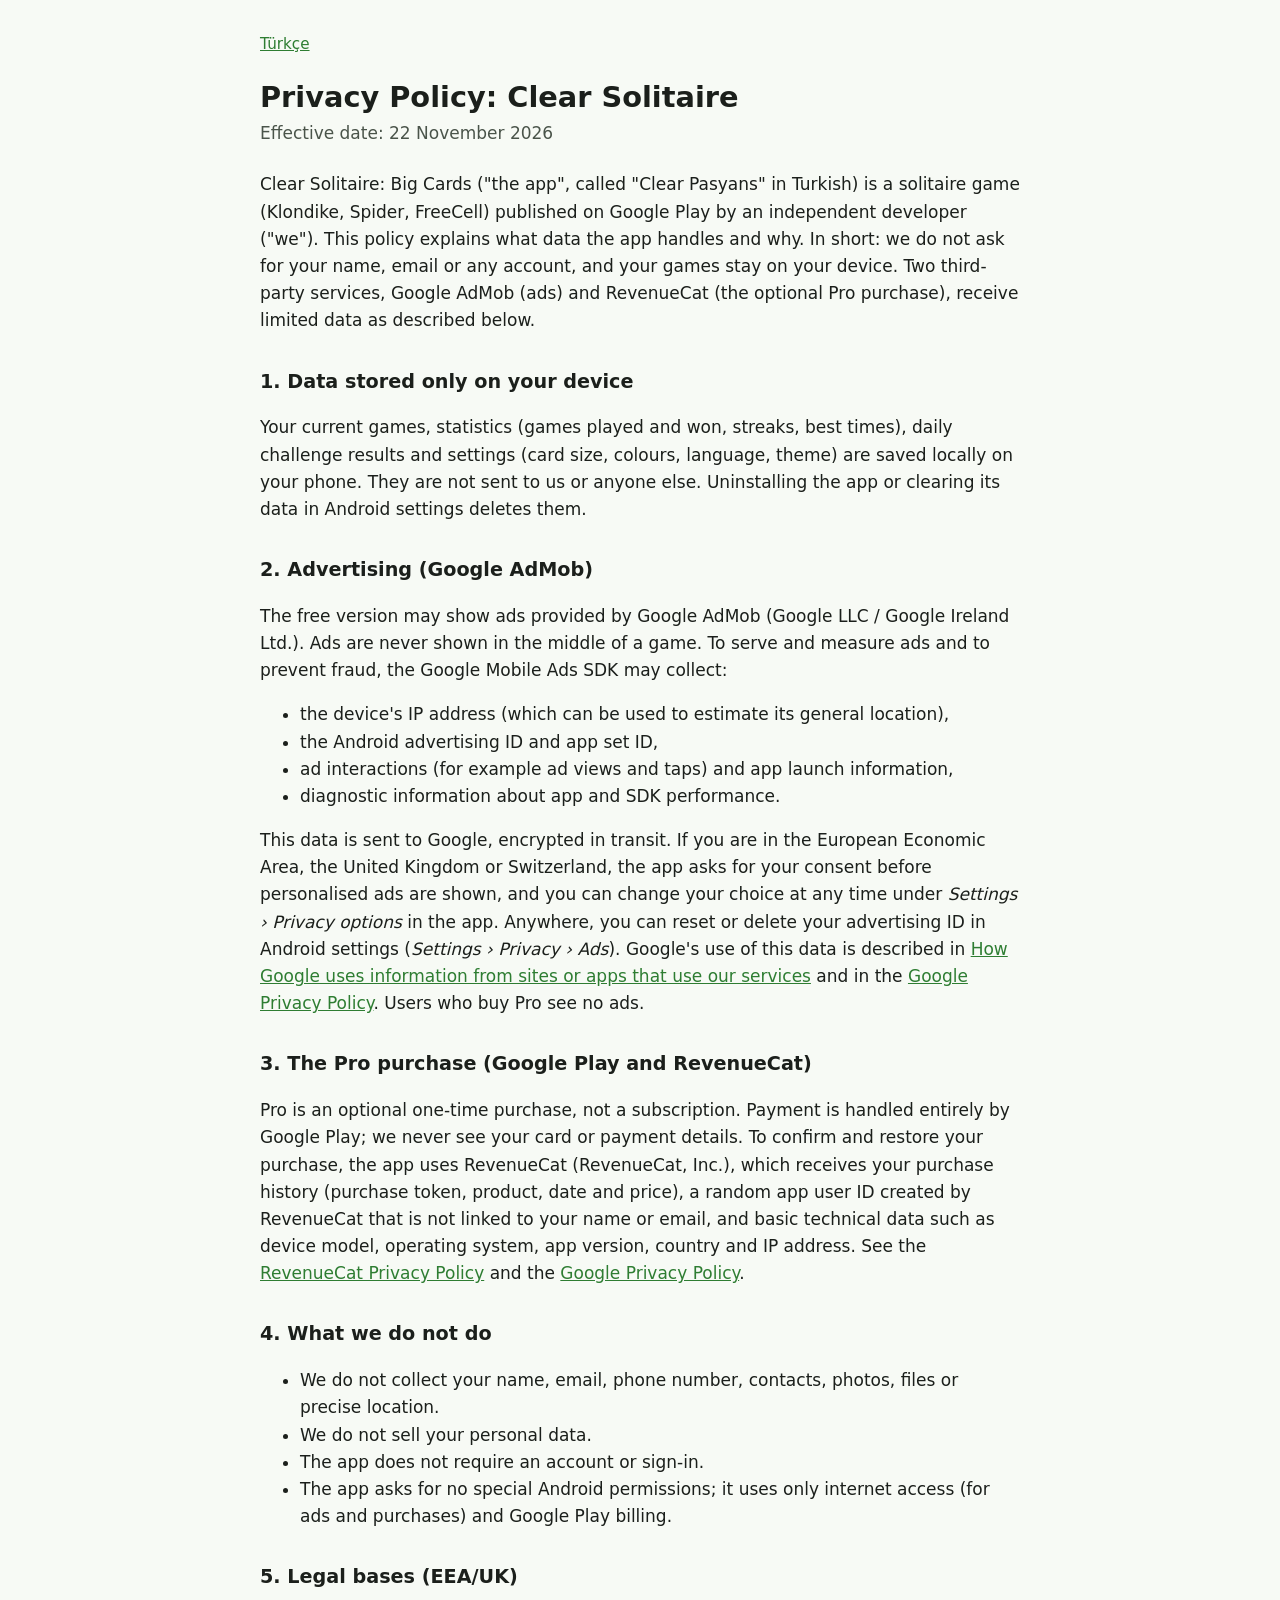
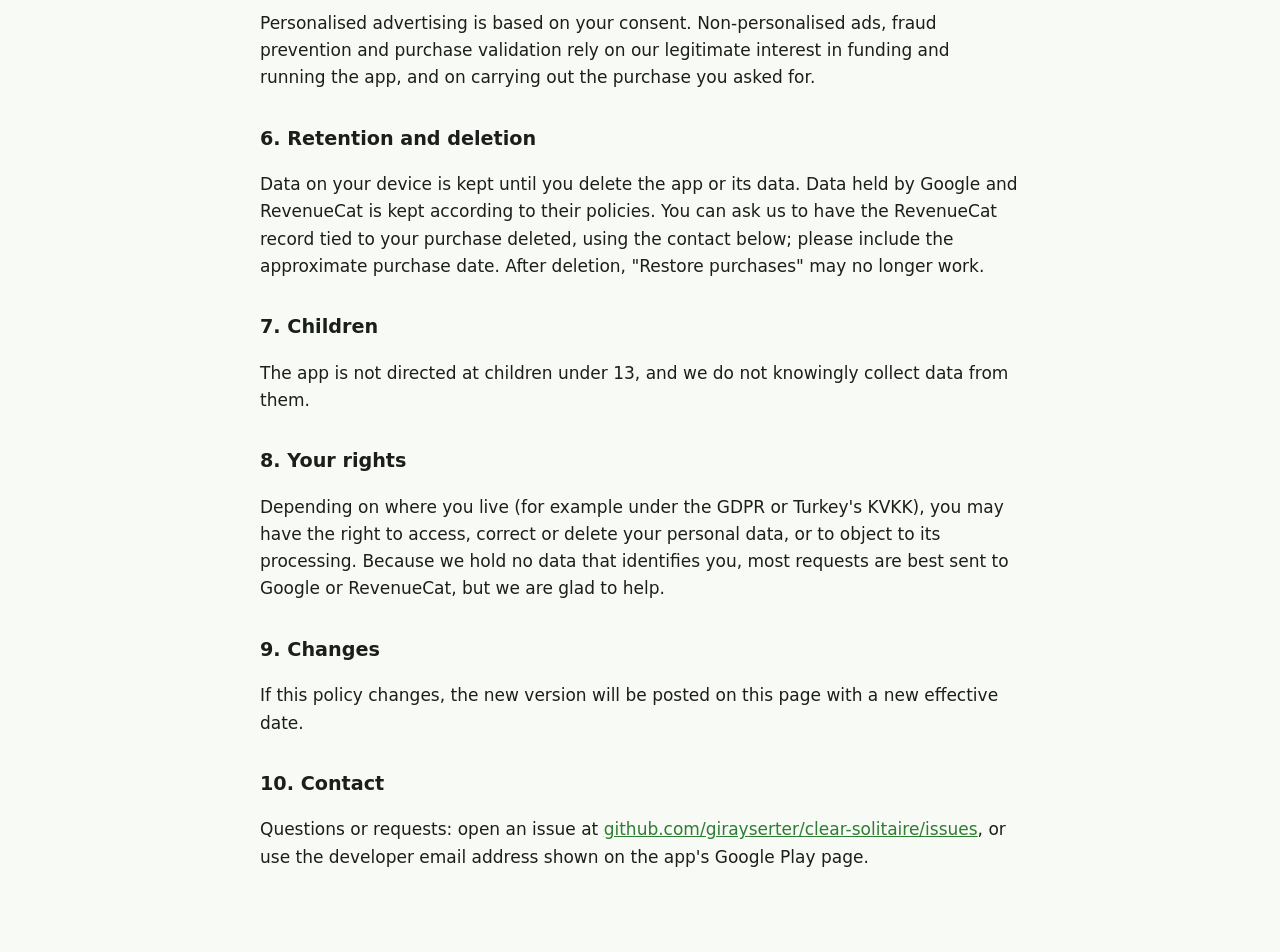
==== privacy/index.html @ bb4e0235 "Privacy policy (EN+TR) for Clear Solitaire Co-Authored-By: Claude Opus 5.5 <noreply@anthropic.com>" ====
<!doctype html>
<html lang="en"><head><meta charset="utf-8"><meta name="viewport" content="width=device-width,initial-scale=1">
<title>Privacy Policy · Clear Solitaire</title><link rel="stylesheet" href="../style.css"></head>
<body><main>
<nav><a href="tr/">Türkçe</a></nav>
<h1>Privacy Policy: Clear Solitaire</h1>
<p class="meta">Effective date: 22 November 2026</p>

<p>Clear Solitaire: Big Cards ("the app", called "Clear Pasyans" in Turkish) is a solitaire game (Klondike, Spider, FreeCell) published on Google Play by an independent developer ("we"). This policy explains what data the app handles and why. In short: we do not ask for your name, email or any account, and your games stay on your device. Two third-party services, Google AdMob (ads) and RevenueCat (the optional Pro purchase), receive limited data as described below.</p>

<h2>1. Data stored only on your device</h2>
<p>Your current games, statistics (games played and won, streaks, best times), daily challenge results and settings (card size, colours, language, theme) are saved locally on your phone. They are not sent to us or anyone else. Uninstalling the app or clearing its data in Android settings deletes them.</p>

<h2>2. Advertising (Google AdMob)</h2>
<p>The free version may show ads provided by Google AdMob (Google LLC / Google Ireland Ltd.). Ads are never shown in the middle of a game. To serve and measure ads and to prevent fraud, the Google Mobile Ads SDK may collect:</p>
<ul>
<li>the device's IP address (which can be used to estimate its general location),</li>
<li>the Android advertising ID and app set ID,</li>
<li>ad interactions (for example ad views and taps) and app launch information,</li>
<li>diagnostic information about app and SDK performance.</li>
</ul>
<p>This data is sent to Google, encrypted in transit. If you are in the European Economic Area, the United Kingdom or Switzerland, the app asks for your consent before personalised ads are shown, and you can change your choice at any time under <em>Settings › Privacy options</em> in the app. Anywhere, you can reset or delete your advertising ID in Android settings (<em>Settings › Privacy › Ads</em>). Google's use of this data is described in <a href="https://policies.google.com/technologies/partner-sites">How Google uses information from sites or apps that use our services</a> and in the <a href="https://policies.google.com/privacy">Google Privacy Policy</a>. Users who buy Pro see no ads.</p>

<h2>3. The Pro purchase (Google Play and RevenueCat)</h2>
<p>Pro is an optional one-time purchase, not a subscription. Payment is handled entirely by Google Play; we never see your card or payment details. To confirm and restore your purchase, the app uses RevenueCat (RevenueCat, Inc.), which receives your purchase history (purchase token, product, date and price), a random app user ID created by RevenueCat that is not linked to your name or email, and basic technical data such as device model, operating system, app version, country and IP address. See the <a href="https://www.revenuecat.com/privacy">RevenueCat Privacy Policy</a> and the <a href="https://policies.google.com/privacy">Google Privacy Policy</a>.</p>

<h2>4. What we do not do</h2>
<ul>
<li>We do not collect your name, email, phone number, contacts, photos, files or precise location.</li>
<li>We do not sell your personal data.</li>
<li>The app does not require an account or sign-in.</li>
<li>The app asks for no special Android permissions; it uses only internet access (for ads and purchases) and Google Play billing.</li>
</ul>

<h2>5. Legal bases (EEA/UK)</h2>
<p>Personalised advertising is based on your consent. Non-personalised ads, fraud prevention and purchase validation rely on our legitimate interest in funding and running the app, and on carrying out the purchase you asked for.</p>

<h2>6. Retention and deletion</h2>
<p>Data on your device is kept until you delete the app or its data. Data held by Google and RevenueCat is kept according to their policies. You can ask us to have the RevenueCat record tied to your purchase deleted, using the contact below; please include the approximate purchase date. After deletion, "Restore purchases" may no longer work.</p>

<h2>7. Children</h2>
<p>The app is not directed at children under 13, and we do not knowingly collect data from them.</p>

<h2>8. Your rights</h2>
<p>Depending on where you live (for example under the GDPR or Turkey's KVKK), you may have the right to access, correct or delete your personal data, or to object to its processing. Because we hold no data that identifies you, most requests are best sent to Google or RevenueCat, but we are glad to help.</p>

<h2>9. Changes</h2>
<p>If this policy changes, the new version will be posted on this page with a new effective date.</p>

<h2>10. Contact</h2>
<p>Questions or requests: open an issue at <a href="https://github.com/girayserter/clear-solitaire/issues">github.com/girayserter/clear-solitaire/issues</a>, or use the developer email address shown on the app's Google Play page.</p>
</main></body></html>
---- style.css ----
:root{--bg:#f7faf5;--fg:#1b1f1b;--muted:#4a544a;--accent:#2e7d32;--line:#d7e2d5}
@media (prefers-color-scheme:dark){:root{--bg:#121512;--fg:#e6ece5;--muted:#a9b5a8;--accent:#81c784;--line:#2b332b}}
body{margin:0;background:var(--bg);color:var(--fg);font:17px/1.6 system-ui,-apple-system,"Segoe UI",Roboto,sans-serif}
main{max-width:760px;margin:0 auto;padding:32px 16px 64px}
h1{font-size:1.8rem;line-height:1.25;margin:0 0 4px}
h2{font-size:1.2rem;margin:2rem 0 .5rem}
.meta{color:var(--muted);margin:0 0 1.5rem}
a{color:var(--accent)}
nav{margin-bottom:24px;font-size:.95rem}
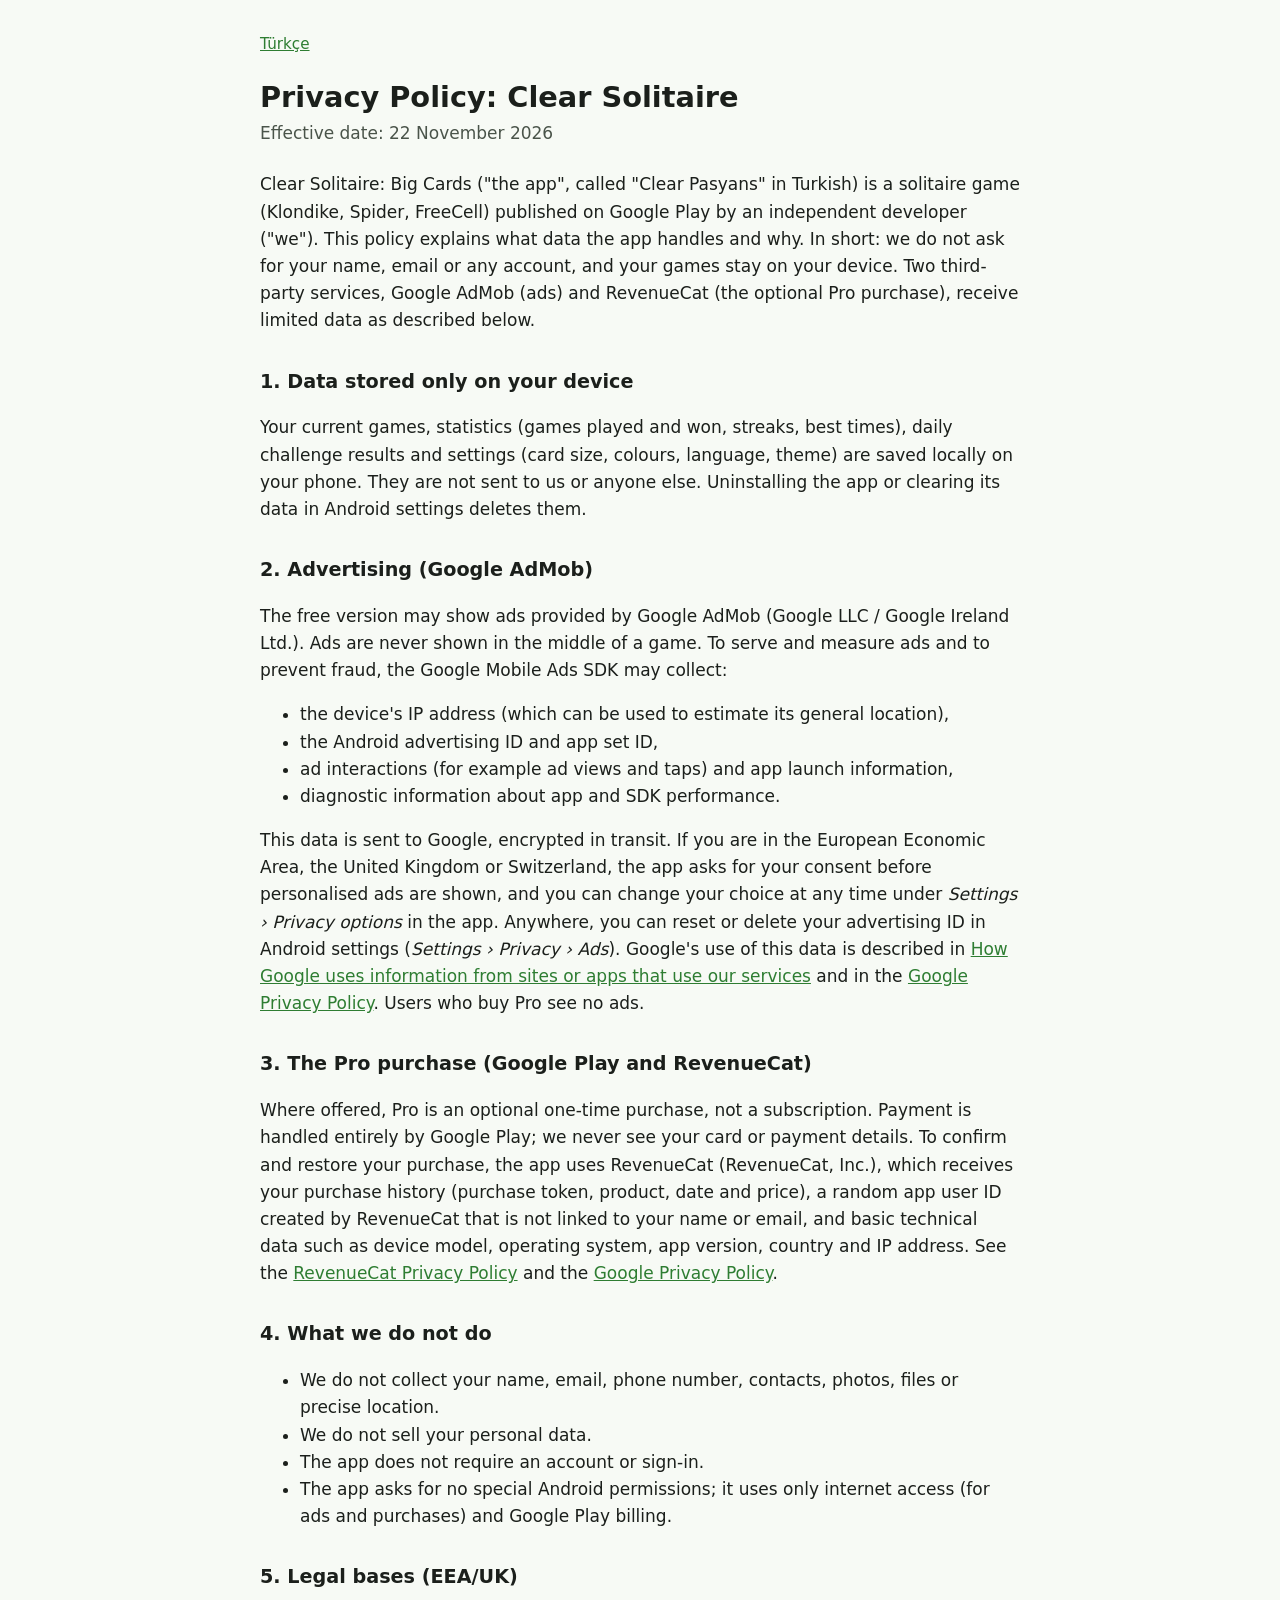
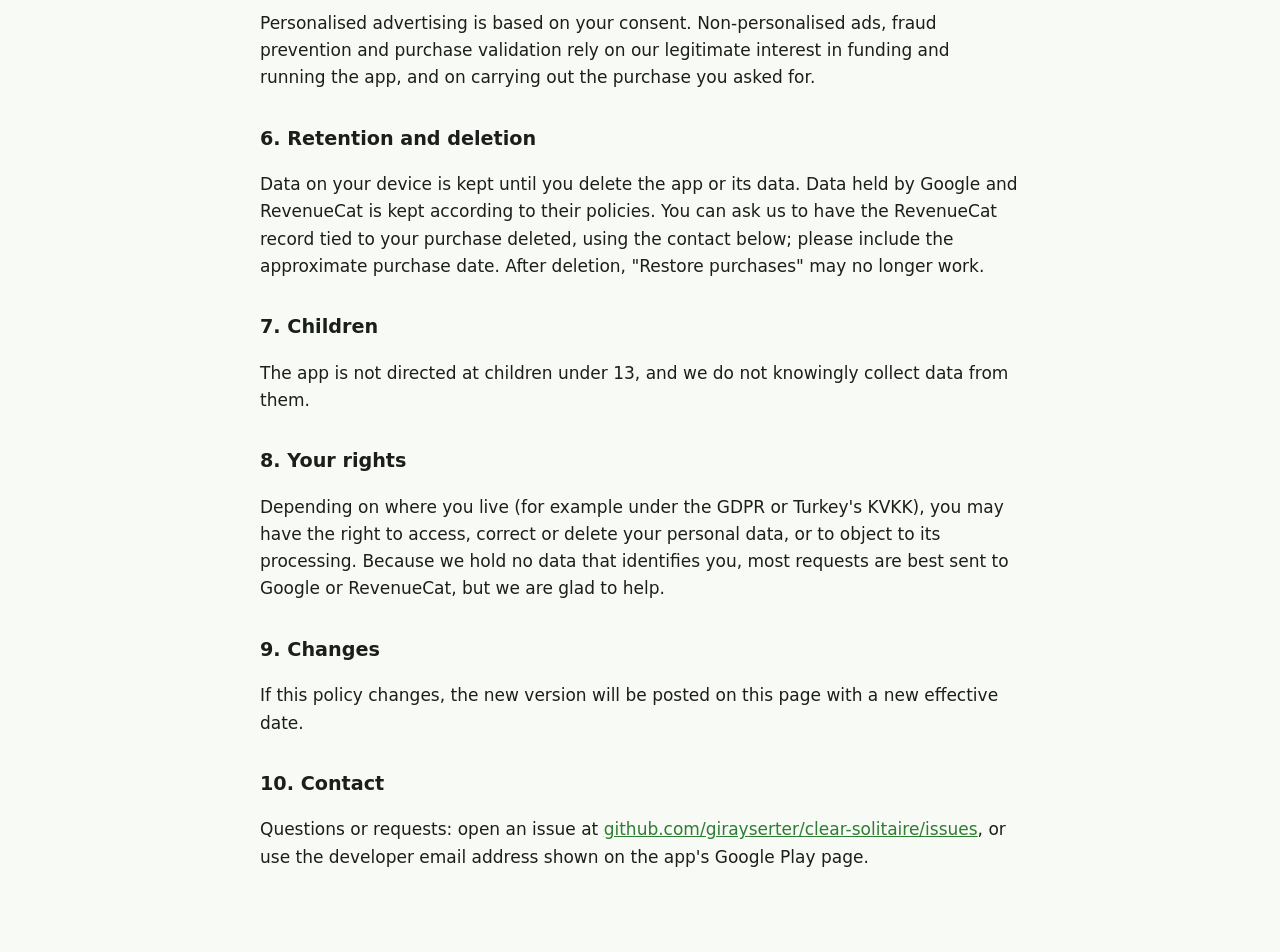
==== commit 1753f5aa: "Pro is not offered in every version Co-Authored-By: Claude Opus 5.5 <noreply@anthropic.com>" ====
--- a/privacy/index.html
+++ b/privacy/index.html
@@ -22,7 +22,7 @@
 <p>This data is sent to Google, encrypted in transit. If you are in the European Economic Area, the United Kingdom or Switzerland, the app asks for your consent before personalised ads are shown, and you can change your choice at any time under <em>Settings › Privacy options</em> in the app. Anywhere, you can reset or delete your advertising ID in Android settings (<em>Settings › Privacy › Ads</em>). Google's use of this data is described in <a href="https://policies.google.com/technologies/partner-sites">How Google uses information from sites or apps that use our services</a> and in the <a href="https://policies.google.com/privacy">Google Privacy Policy</a>. Users who buy Pro see no ads.</p>
 
 <h2>3. The Pro purchase (Google Play and RevenueCat)</h2>
-<p>Pro is an optional one-time purchase, not a subscription. Payment is handled entirely by Google Play; we never see your card or payment details. To confirm and restore your purchase, the app uses RevenueCat (RevenueCat, Inc.), which receives your purchase history (purchase token, product, date and price), a random app user ID created by RevenueCat that is not linked to your name or email, and basic technical data such as device model, operating system, app version, country and IP address. See the <a href="https://www.revenuecat.com/privacy">RevenueCat Privacy Policy</a> and the <a href="https://policies.google.com/privacy">Google Privacy Policy</a>.</p>
+<p>Where offered, Pro is an optional one-time purchase, not a subscription. Payment is handled entirely by Google Play; we never see your card or payment details. To confirm and restore your purchase, the app uses RevenueCat (RevenueCat, Inc.), which receives your purchase history (purchase token, product, date and price), a random app user ID created by RevenueCat that is not linked to your name or email, and basic technical data such as device model, operating system, app version, country and IP address. See the <a href="https://www.revenuecat.com/privacy">RevenueCat Privacy Policy</a> and the <a href="https://policies.google.com/privacy">Google Privacy Policy</a>.</p>
 
 <h2>4. What we do not do</h2>
 <ul>
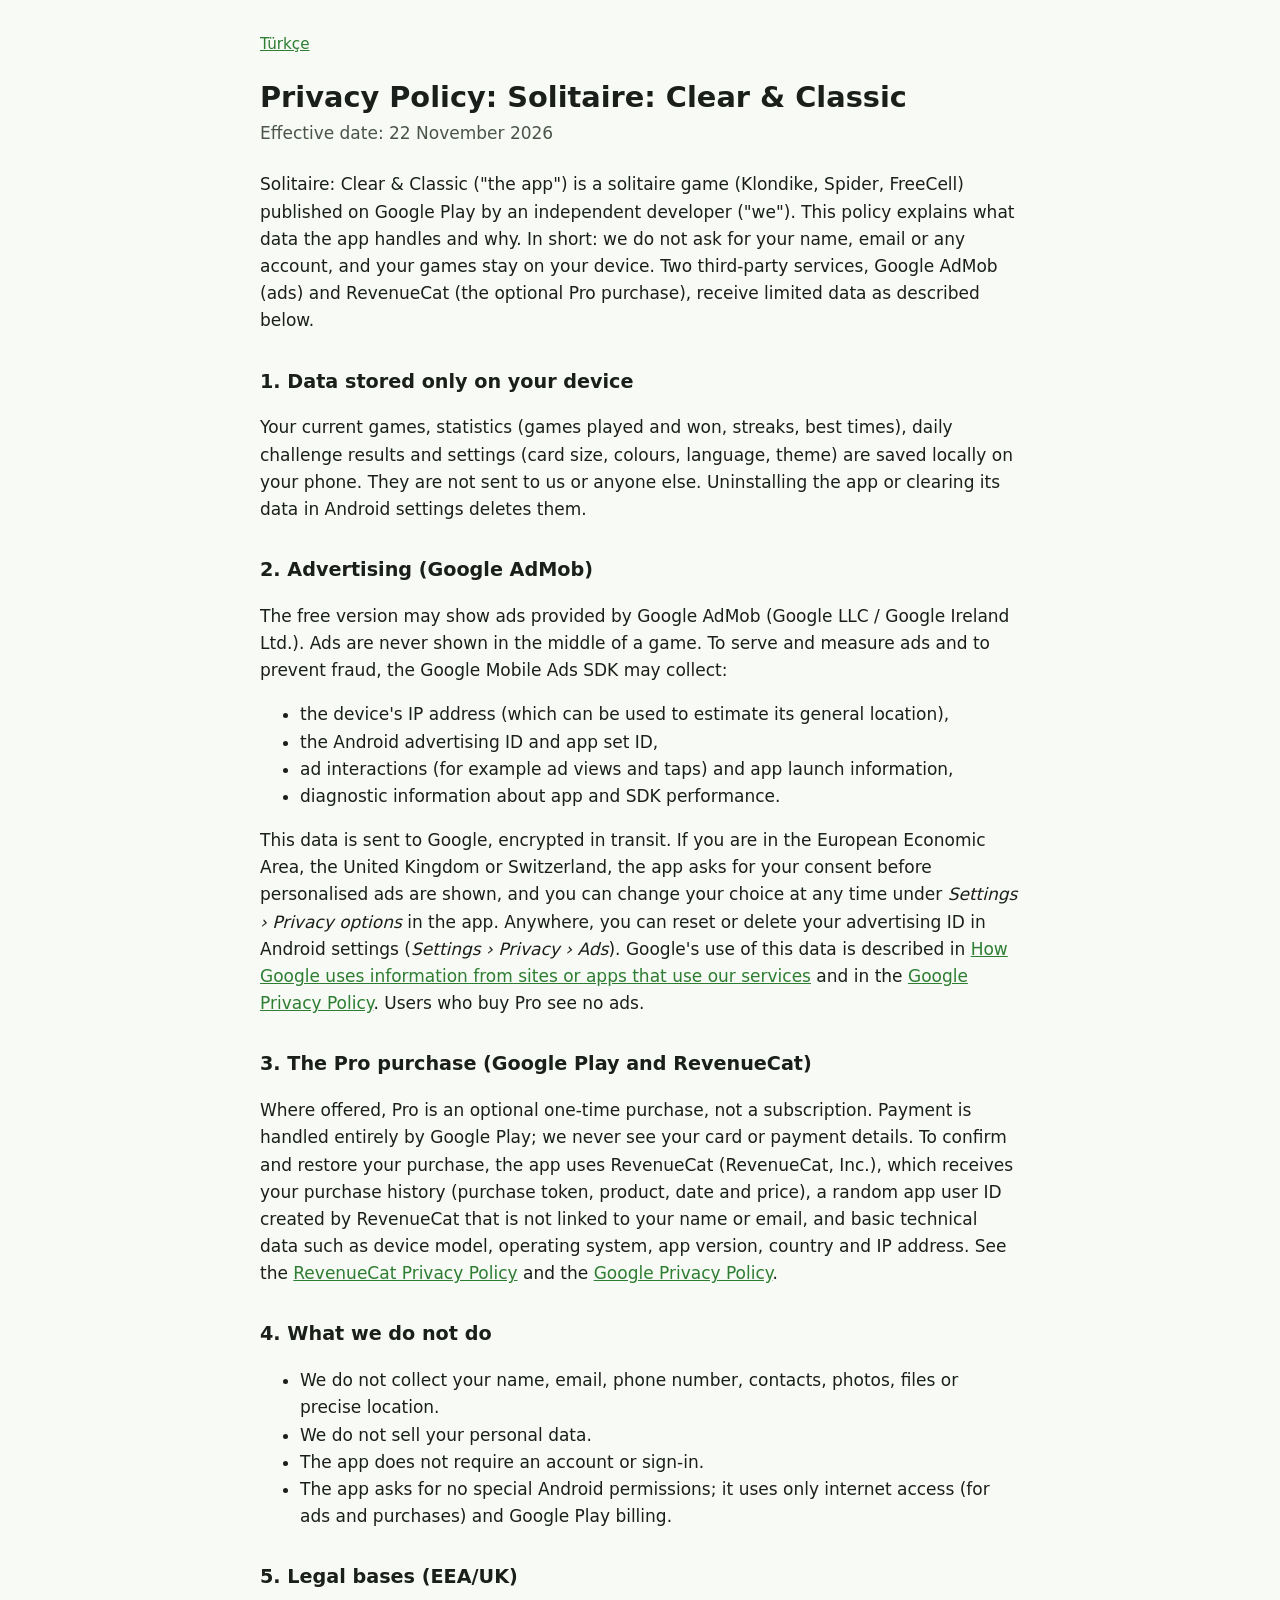
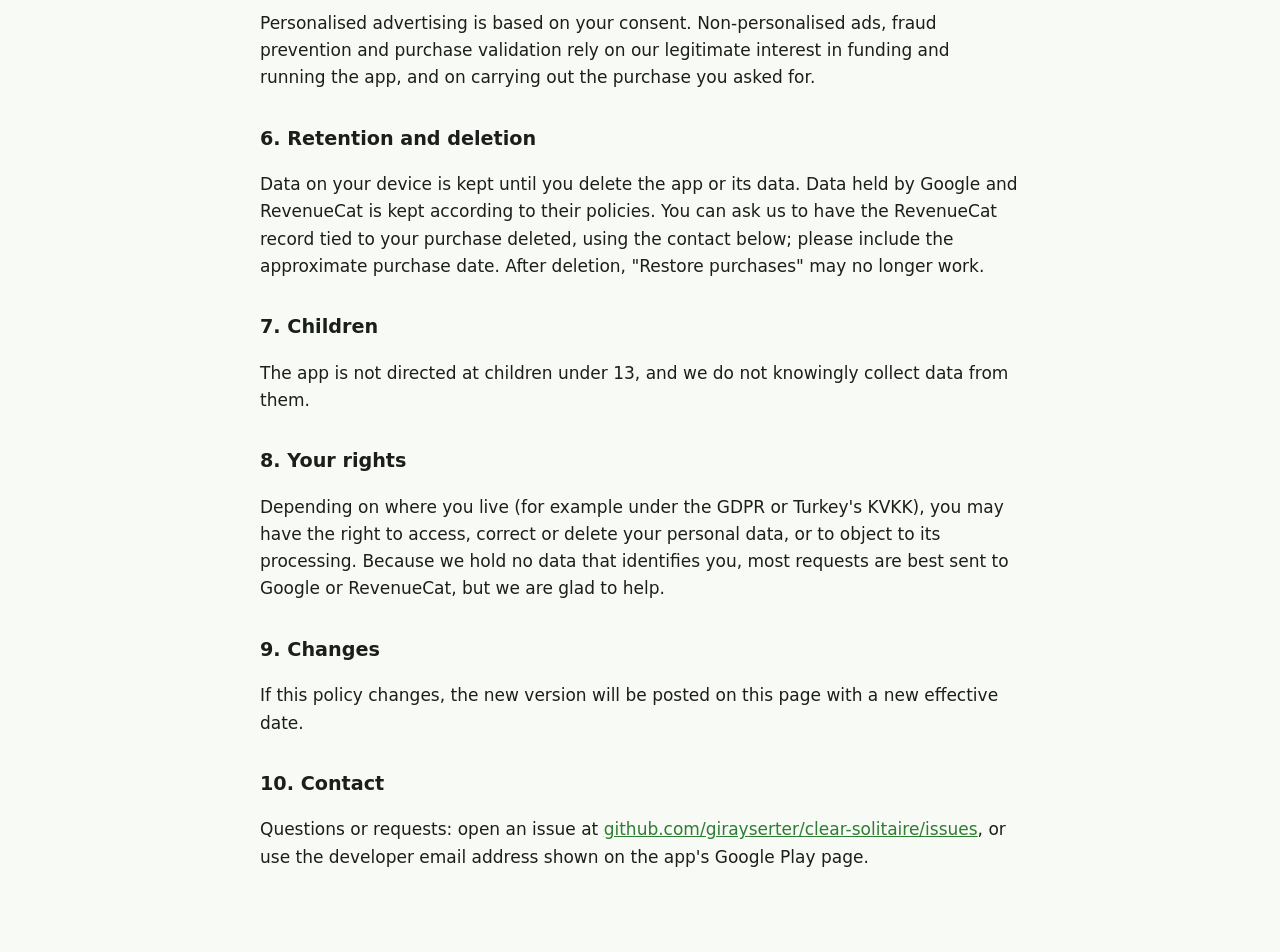
==== commit b3b6c609: "Rename to Solitaire: Clear & Classic Co-Authored-By: Claude Opus 5.5 <noreply@anthropic.com>" ====
--- a/privacy/index.html
+++ b/privacy/index.html
@@ -1,12 +1,12 @@
 <!doctype html>
 <html lang="en"><head><meta charset="utf-8"><meta name="viewport" content="width=device-width,initial-scale=1">
-<title>Privacy Policy · Clear Solitaire</title><link rel="stylesheet" href="../style.css"></head>
+<title>Privacy Policy · Solitaire: Clear &amp; Classic</title><link rel="stylesheet" href="../style.css"></head>
 <body><main>
 <nav><a href="tr/">Türkçe</a></nav>
-<h1>Privacy Policy: Clear Solitaire</h1>
+<h1>Privacy Policy: Solitaire: Clear &amp; Classic</h1>
 <p class="meta">Effective date: 22 November 2026</p>
 
-<p>Clear Solitaire: Big Cards ("the app", called "Clear Pasyans" in Turkish) is a solitaire game (Klondike, Spider, FreeCell) published on Google Play by an independent developer ("we"). This policy explains what data the app handles and why. In short: we do not ask for your name, email or any account, and your games stay on your device. Two third-party services, Google AdMob (ads) and RevenueCat (the optional Pro purchase), receive limited data as described below.</p>
+<p>Solitaire: Clear &amp; Classic ("the app") is a solitaire game (Klondike, Spider, FreeCell) published on Google Play by an independent developer ("we"). This policy explains what data the app handles and why. In short: we do not ask for your name, email or any account, and your games stay on your device. Two third-party services, Google AdMob (ads) and RevenueCat (the optional Pro purchase), receive limited data as described below.</p>
 
 <h2>1. Data stored only on your device</h2>
 <p>Your current games, statistics (games played and won, streaks, best times), daily challenge results and settings (card size, colours, language, theme) are saved locally on your phone. They are not sent to us or anyone else. Uninstalling the app or clearing its data in Android settings deletes them.</p>
